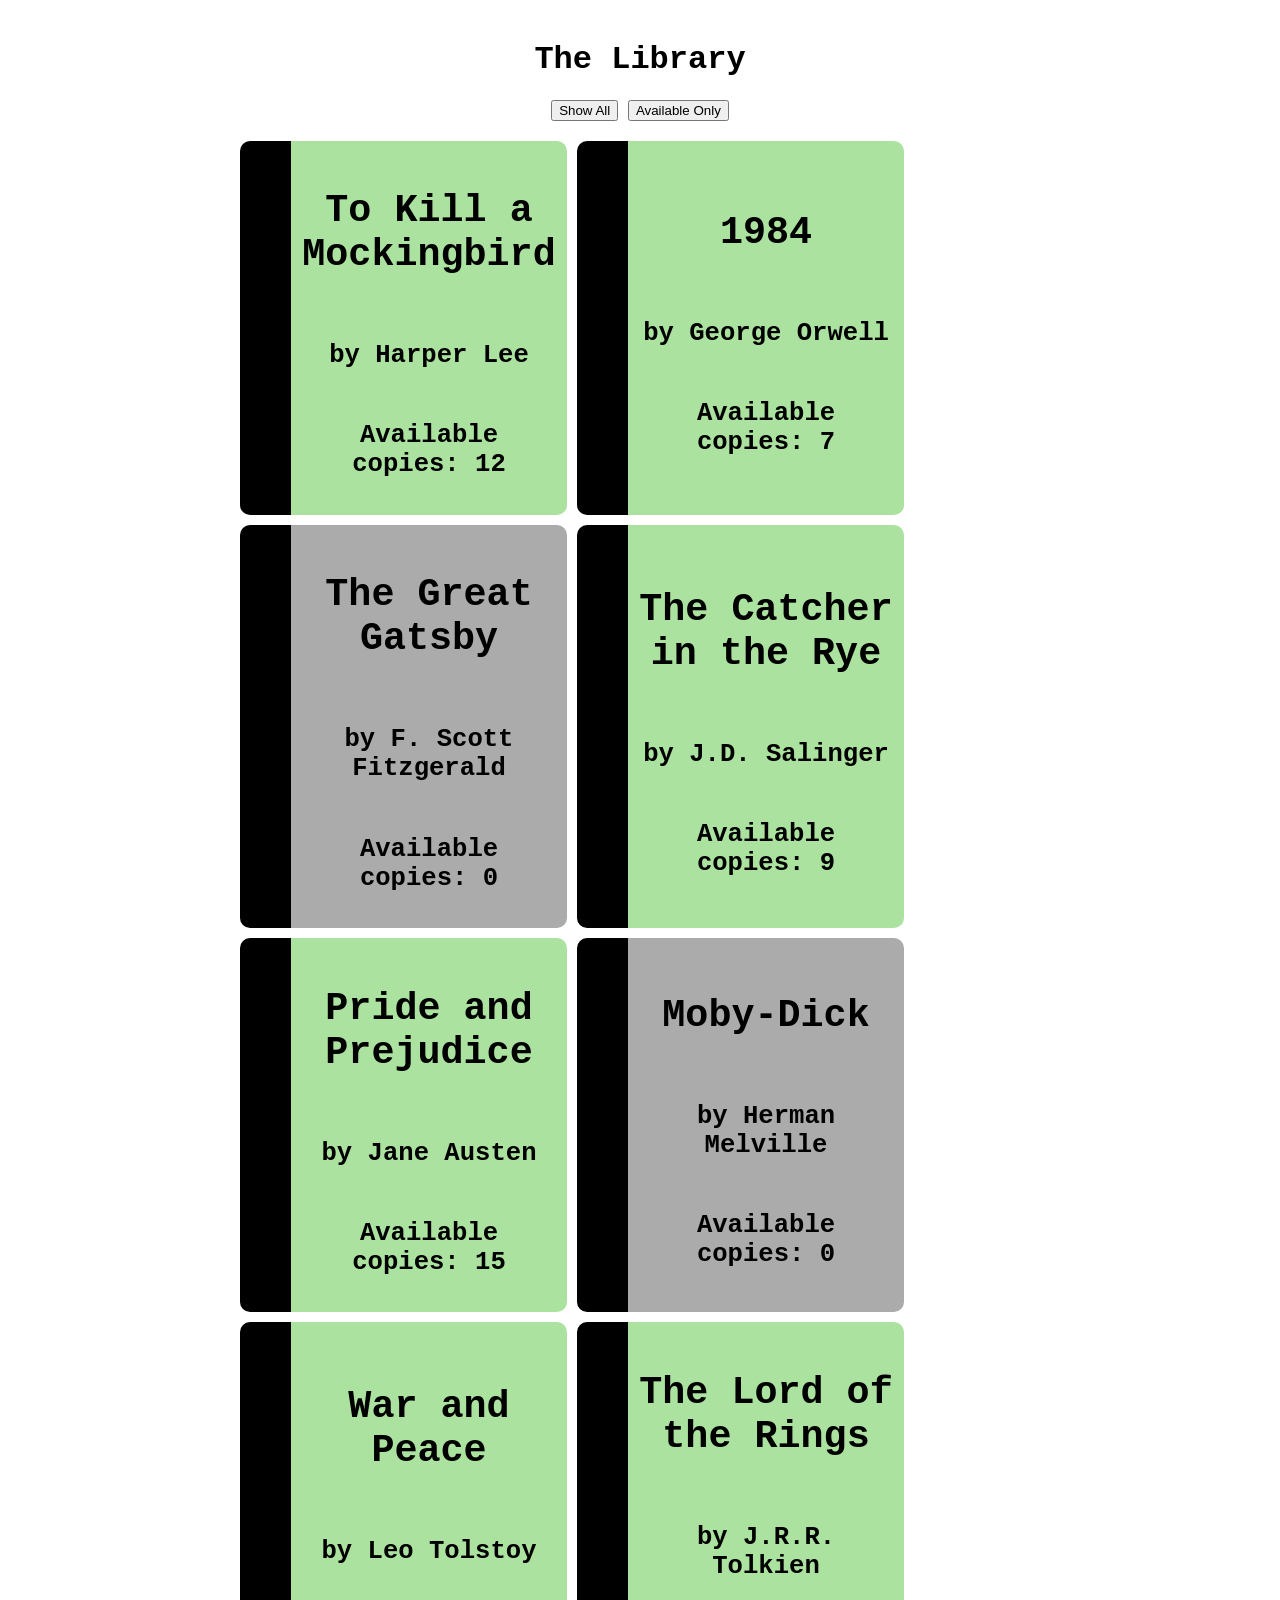
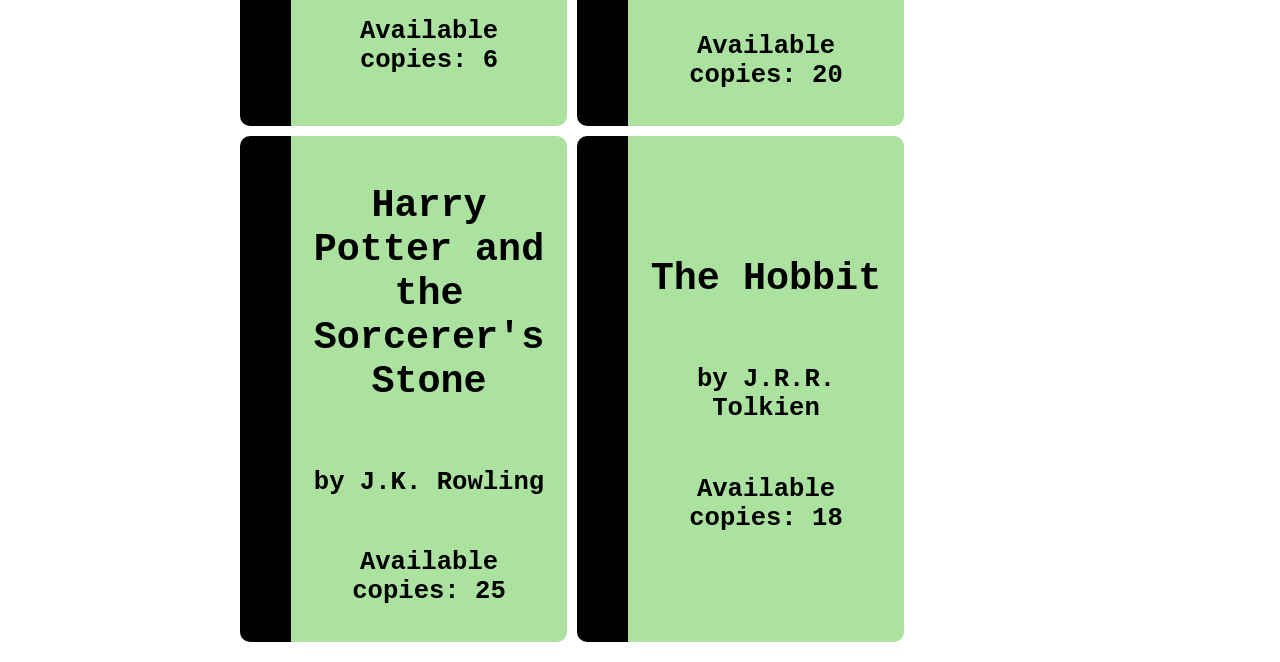
==== class6/index.html @ 731e665c "init" ====
<!DOCTYPE html>
<html>

<head>
    <meta charset="UTF-8" />
    <title>The Library</title>
    <link rel="stylesheet" href="main.css">
    <link rel="stylesheet" href="styles.css">
</head>

<body>
    <h1>The Library</h1>
    <div class="controls">
        <button id="show-all">Show All</button>
        <button id="show-available">Available Only</button>
    </div>
    <div class="library"></div>

    <!-- Part 1: DOM Review - uses hardcoded array of objects -->
    <script src="books.js"></script>
    <script src="script.js"></script>

    <!-- Part 2: Uncomment these to switch to fetch -->
    <!-- <script src="fetchScript.js"></script> -->
</body>

</html>
---- class6/styles.css ----
html,
body {
    margin: 0;
    padding: 0;
    font-family: Georgia, 'Times New Roman', Times, serif;
}

body {
    padding: 20px;
    max-width: 800px;
    margin: 0 auto;
}

body,
html {
    font-family: 'Courier New', Courier, monospace;
    text-align: center;
}

.library {
    list-style-type: none;
    margin: 0;
    padding: 0;
    display: flex;
    flex-wrap: wrap;
    gap: 10px;
    width: 100%;

}

.book {
    display: flex;
    flex-direction: column;
    justify-content: center;
    background: rgb(172, 226, 159);
    color: black;
    font-weight: bold;
    padding: 10px;
    border-radius: 10px;
    text-align: center;
    border-left: 4vw solid black;
    font-size: 2vw;
    width: 20vw;
    aspect-ratio: 3 / 4;
    background-size: cover;
}

.book:hover {
    box-shadow: 0px 0px 10px 3px rgba(0,0,0,0.3);
    transition: all ease 0.3s;
    transform: scale(1.05);
}

.book.disabled {
    background: rgb(171, 171, 171);
    cursor: no-drop;
    pointer-events: none;
}

.textbook {
    background: rgb(255, 59, 59);
}

.ebook {
    background: rgb(198, 241, 255);
    color: black;
}

.book_title {
    font-size: 1.5em;
}

.book_actions {
    margin: 10px 0;
    text-align: center;
}

.controls {
    margin-bottom: 20px;
}
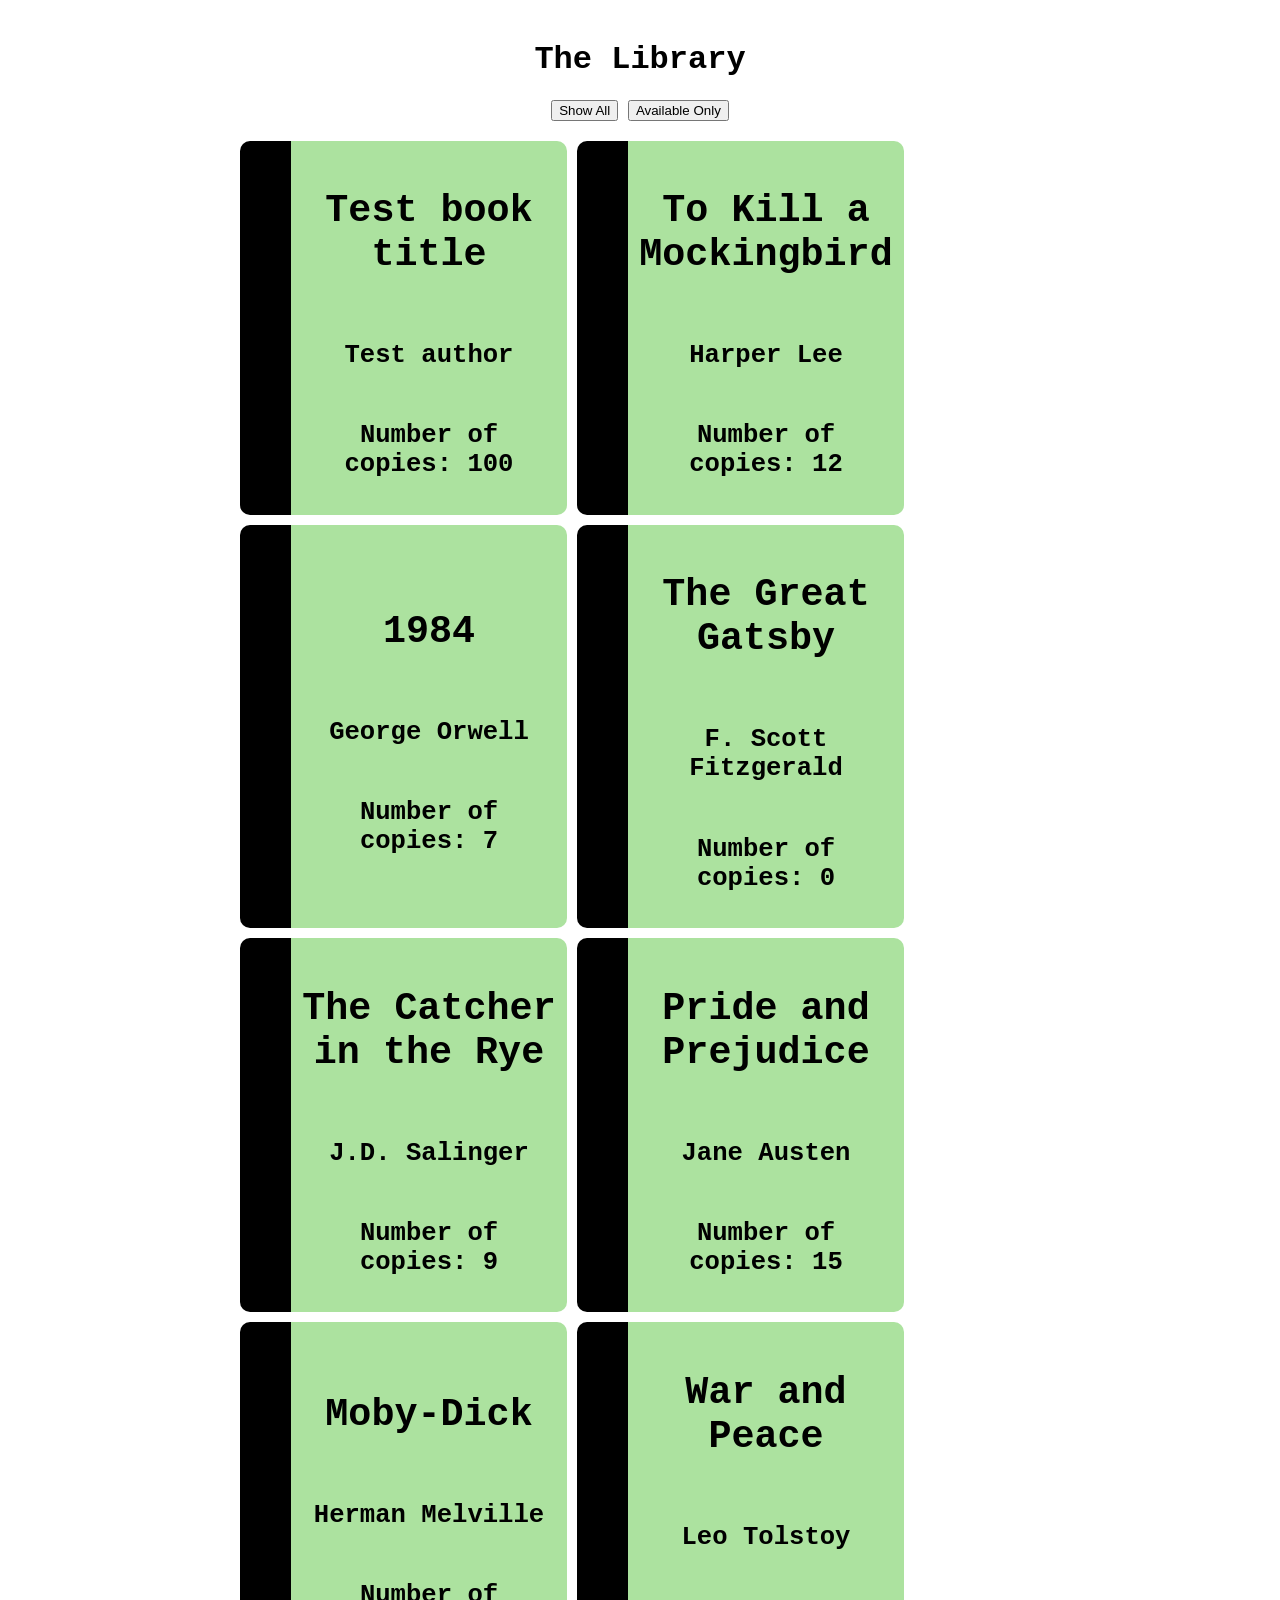
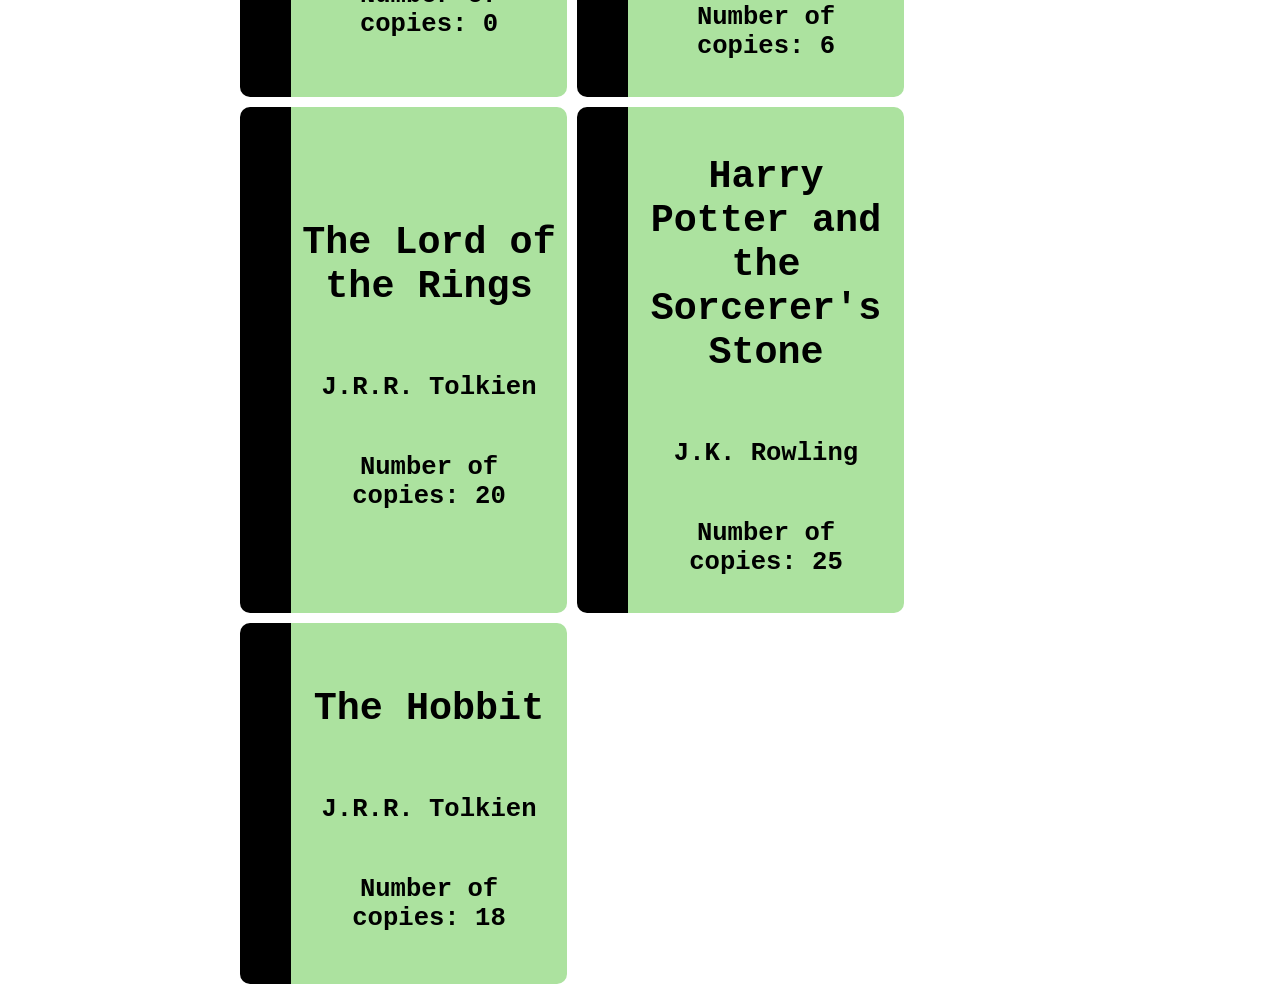
==== commit 5d6970fd: "class6 example code" ====
--- a/class6/index.html
+++ b/class6/index.html
@@ -4,7 +4,6 @@
 <head>
     <meta charset="UTF-8" />
     <title>The Library</title>
-    <link rel="stylesheet" href="main.css">
     <link rel="stylesheet" href="styles.css">
 </head>
 
@@ -14,14 +13,21 @@
         <button id="show-all">Show All</button>
         <button id="show-available">Available Only</button>
     </div>
-    <div class="library"></div>
+    <div class="library">
+        <div class="book">
+            <p class="book_title">Test book title</p>
+            <p class="book_author">Test author</p>
+            <p class="book_inventory">Number of copies: 100</p>
+        </div>
+
+    </div>
 
     <!-- Part 1: DOM Review - uses hardcoded array of objects -->
-    <script src="books.js"></script>
-    <script src="script.js"></script>
+    <!-- <script src="books.js"></script> -->
+    <!-- <script src="script.js"></script> -->
 
     <!-- Part 2: Uncomment these to switch to fetch -->
-    <!-- <script src="fetchScript.js"></script> -->
+    <script src="fetch.js"></script>
 </body>
 
 </html>
